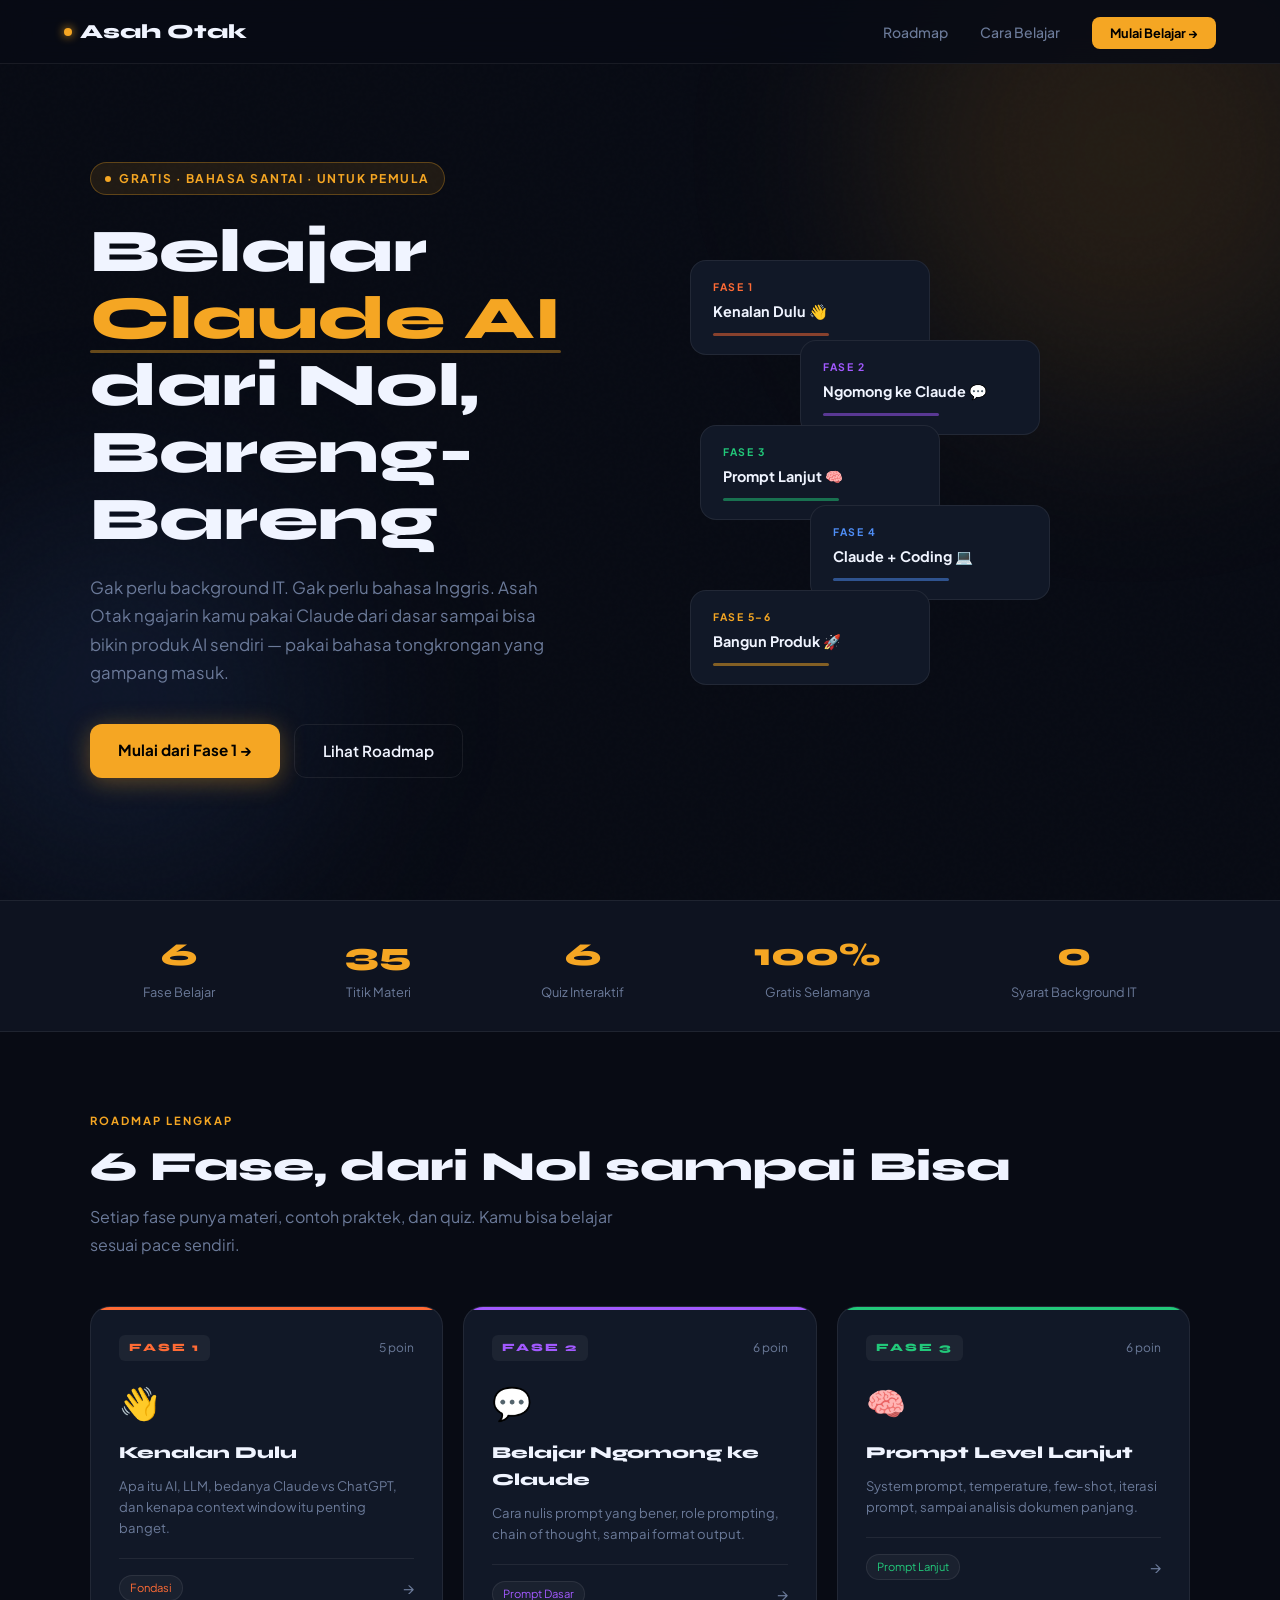
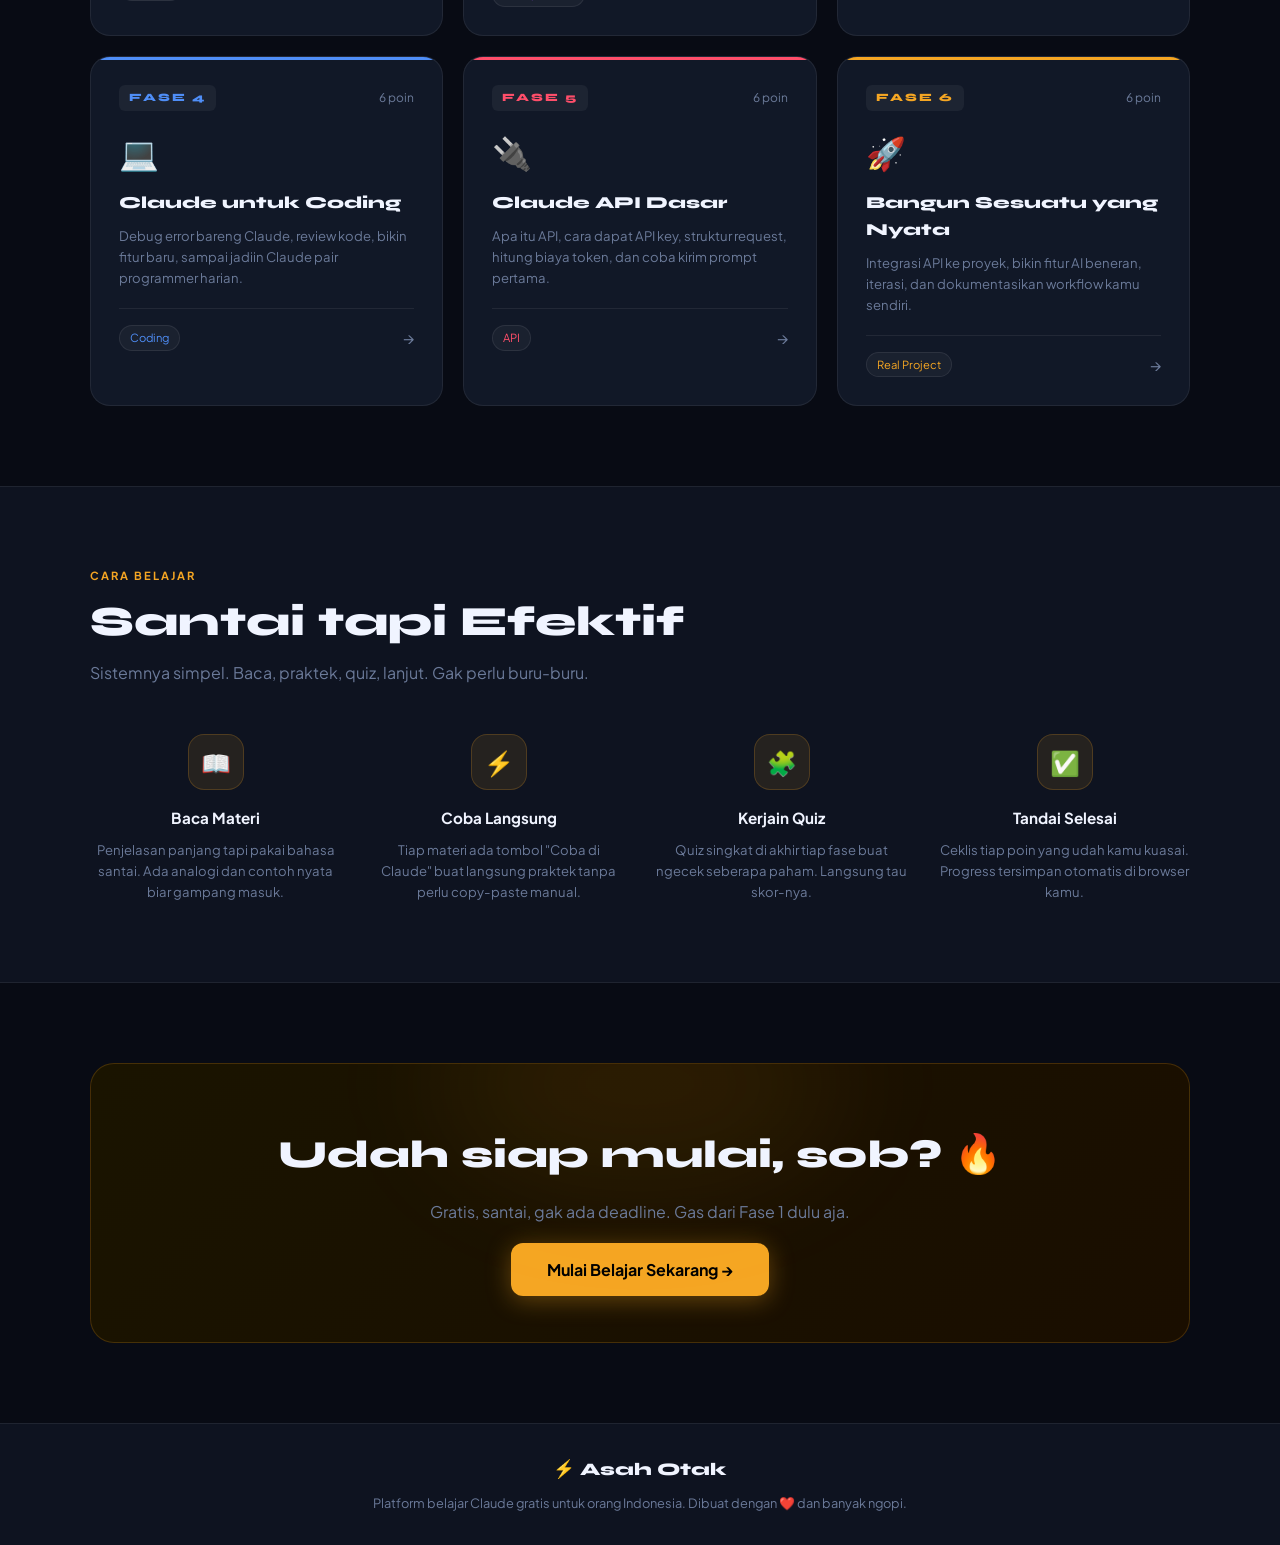
==== index.html @ e23430c9 "Add files via upload" ====
<!DOCTYPE html>
<html lang="id">
<head>
  <meta charset="UTF-8" />
  <meta name="viewport" content="width=device-width, initial-scale=1.0"/>
  <title>Asah Otak — Belajar Claude dari Nol</title>
  <link rel="preconnect" href="https://fonts.googleapis.com">
  <link href="https://fonts.googleapis.com/css2?family=Syne:wght@700;800&family=Plus+Jakarta+Sans:wght@400;500;600;700&display=swap" rel="stylesheet">
  <style>
    *, *::before, *::after { box-sizing: border-box; margin: 0; padding: 0; }

    :root {
      --bg:       #080b14;
      --bg2:      #0e1320;
      --bg3:      #131929;
      --accent:   #f5a623;
      --accent2:  #ff6b35;
      --blue:     #4f8ef7;
      --green:    #22c97a;
      --purple:   #a259ff;
      --red:      #ff4e6a;
      --teal:     #00d4c8;
      --text:     #f0f4ff;
      --muted:    #6b7a99;
      --card:     #111827;
      --border:   rgba(255,255,255,0.07);
    }

    html { scroll-behavior: smooth; }

    body {
      background: var(--bg);
      color: var(--text);
      font-family: 'Plus Jakarta Sans', sans-serif;
      overflow-x: hidden;
      line-height: 1.6;
    }

    /* ── NOISE OVERLAY ── */
    body::before {
      content: '';
      position: fixed;
      inset: 0;
      background-image: url("data:image/svg+xml,%3Csvg viewBox='0 0 256 256' xmlns='http://www.w3.org/2000/svg'%3E%3Cfilter id='noise'%3E%3CfeTurbulence type='fractalNoise' baseFrequency='0.9' numOctaves='4' stitchTiles='stitch'/%3E%3C/filter%3E%3Crect width='100%25' height='100%25' filter='url(%23noise)' opacity='0.03'/%3E%3C/svg%3E");
      pointer-events: none;
      z-index: 0;
      opacity: 0.4;
    }

    /* ── NAVBAR ── */
    nav {
      position: fixed;
      top: 0; left: 0; right: 0;
      z-index: 100;
      padding: 0 5%;
      height: 64px;
      display: flex;
      align-items: center;
      justify-content: space-between;
      background: rgba(8,11,20,0.85);
      backdrop-filter: blur(20px);
      border-bottom: 1px solid var(--border);
    }

    .logo {
      font-family: 'Syne', sans-serif;
      font-size: 1.25rem;
      font-weight: 800;
      color: var(--text);
      text-decoration: none;
      display: flex;
      align-items: center;
      gap: 8px;
    }

    .logo-dot {
      width: 8px; height: 8px;
      border-radius: 50%;
      background: var(--accent);
      box-shadow: 0 0 10px var(--accent);
      animation: pulse 2s infinite;
    }

    @keyframes pulse {
      0%, 100% { transform: scale(1); opacity: 1; }
      50% { transform: scale(1.4); opacity: 0.6; }
    }

    .nav-links {
      display: flex;
      align-items: center;
      gap: 32px;
      list-style: none;
    }

    .nav-links a {
      color: var(--muted);
      text-decoration: none;
      font-size: 0.875rem;
      font-weight: 500;
      transition: color 0.2s;
    }

    .nav-links a:hover { color: var(--text); }

    .btn-nav {
      background: var(--accent);
      color: #000 !important;
      padding: 8px 18px;
      border-radius: 8px;
      font-weight: 700 !important;
      font-size: 0.8rem !important;
      transition: opacity 0.2s !important;
    }
    .btn-nav:hover { opacity: 0.85; }

    /* ── HERO ── */
    .hero {
      position: relative;
      min-height: 100vh;
      display: flex;
      align-items: center;
      padding: 100px 5% 60px;
      overflow: hidden;
    }

    /* Glow blobs */
    .blob {
      position: absolute;
      border-radius: 50%;
      filter: blur(100px);
      pointer-events: none;
    }
    .blob-1 {
      width: 500px; height: 500px;
      background: rgba(245,166,35,0.12);
      top: -100px; right: -100px;
      animation: drift 8s ease-in-out infinite alternate;
    }
    .blob-2 {
      width: 400px; height: 400px;
      background: rgba(79,142,247,0.1);
      bottom: 0; left: -80px;
      animation: drift 10s ease-in-out infinite alternate-reverse;
    }
    @keyframes drift {
      from { transform: translate(0, 0); }
      to   { transform: translate(30px, 30px); }
    }

    .hero-inner {
      position: relative;
      z-index: 1;
      max-width: 1100px;
      margin: 0 auto;
      width: 100%;
      display: grid;
      grid-template-columns: 1fr 1fr;
      gap: 60px;
      align-items: center;
    }

    .hero-badge {
      display: inline-flex;
      align-items: center;
      gap: 8px;
      background: rgba(245,166,35,0.1);
      border: 1px solid rgba(245,166,35,0.3);
      color: var(--accent);
      font-size: 0.75rem;
      font-weight: 700;
      letter-spacing: 1.5px;
      text-transform: uppercase;
      padding: 6px 14px;
      border-radius: 20px;
      margin-bottom: 24px;
    }

    .hero-badge span { width: 6px; height: 6px; background: var(--accent); border-radius: 50%; }

    h1 {
      font-family: 'Syne', sans-serif;
      font-size: clamp(2.4rem, 5vw, 3.8rem);
      font-weight: 800;
      line-height: 1.1;
      margin-bottom: 20px;
    }

    h1 .highlight {
      position: relative;
      color: var(--accent);
    }

    h1 .highlight::after {
      content: '';
      position: absolute;
      bottom: 2px; left: 0; right: 0;
      height: 3px;
      background: var(--accent);
      opacity: 0.4;
      border-radius: 2px;
    }

    .hero-desc {
      color: var(--muted);
      font-size: 1.05rem;
      max-width: 480px;
      margin-bottom: 36px;
      line-height: 1.7;
    }

    .hero-cta {
      display: flex;
      gap: 14px;
      flex-wrap: wrap;
    }

    .btn-primary {
      background: var(--accent);
      color: #000;
      font-family: 'Plus Jakarta Sans', sans-serif;
      font-weight: 700;
      font-size: 0.95rem;
      padding: 14px 28px;
      border-radius: 12px;
      text-decoration: none;
      border: none;
      cursor: pointer;
      transition: transform 0.2s, box-shadow 0.2s;
      box-shadow: 0 4px 24px rgba(245,166,35,0.35);
    }
    .btn-primary:hover {
      transform: translateY(-2px);
      box-shadow: 0 8px 32px rgba(245,166,35,0.45);
    }

    .btn-ghost {
      background: transparent;
      color: var(--text);
      font-family: 'Plus Jakarta Sans', sans-serif;
      font-weight: 600;
      font-size: 0.95rem;
      padding: 14px 28px;
      border-radius: 12px;
      text-decoration: none;
      border: 1px solid var(--border);
      cursor: pointer;
      transition: border-color 0.2s, background 0.2s;
    }
    .btn-ghost:hover {
      border-color: rgba(255,255,255,0.2);
      background: rgba(255,255,255,0.04);
    }

    /* Hero visual — phase mini cards */
    .hero-visual {
      position: relative;
    }

    .phase-stack {
      position: relative;
      height: 420px;
    }

    .mini-card {
      position: absolute;
      background: var(--card);
      border: 1px solid var(--border);
      border-radius: 16px;
      padding: 18px 22px;
      width: 240px;
      animation: floatUp 0.6s ease both;
    }

    .mini-card:nth-child(1) { top: 0; left: 20px; animation-delay: 0.1s; }
    .mini-card:nth-child(2) { top: 80px; left: 130px; animation-delay: 0.2s; }
    .mini-card:nth-child(3) { top: 165px; left: 30px; animation-delay: 0.3s; }
    .mini-card:nth-child(4) { top: 245px; left: 140px; animation-delay: 0.4s; }
    .mini-card:nth-child(5) { top: 330px; left: 20px; animation-delay: 0.5s; }

    @keyframes floatUp {
      from { opacity: 0; transform: translateY(20px); }
      to   { opacity: 1; transform: translateY(0); }
    }

    .mc-fase {
      font-size: 0.65rem;
      font-weight: 700;
      letter-spacing: 1.5px;
      text-transform: uppercase;
      margin-bottom: 4px;
    }

    .mc-title {
      font-weight: 700;
      font-size: 0.9rem;
      color: var(--text);
    }

    .mc-bar {
      height: 3px;
      border-radius: 2px;
      margin-top: 10px;
      width: 60%;
    }

    /* ── STATS ── */
    .stats {
      position: relative;
      z-index: 1;
      background: var(--bg2);
      border-top: 1px solid var(--border);
      border-bottom: 1px solid var(--border);
      padding: 28px 5%;
    }

    .stats-inner {
      max-width: 1100px;
      margin: 0 auto;
      display: flex;
      justify-content: space-around;
      flex-wrap: wrap;
      gap: 24px;
    }

    .stat-item {
      text-align: center;
    }

    .stat-num {
      font-family: 'Syne', sans-serif;
      font-size: 2rem;
      font-weight: 800;
      color: var(--accent);
    }

    .stat-label {
      font-size: 0.8rem;
      color: var(--muted);
      margin-top: 2px;
    }

    /* ── SECTION ── */
    section {
      position: relative;
      z-index: 1;
      padding: 80px 5%;
    }

    .section-label {
      font-size: 0.7rem;
      font-weight: 700;
      letter-spacing: 2px;
      text-transform: uppercase;
      color: var(--accent);
      margin-bottom: 12px;
    }

    .section-title {
      font-family: 'Syne', sans-serif;
      font-size: clamp(1.8rem, 3.5vw, 2.6rem);
      font-weight: 800;
      margin-bottom: 12px;
      line-height: 1.2;
    }

    .section-sub {
      color: var(--muted);
      font-size: 1rem;
      max-width: 560px;
      line-height: 1.7;
    }

    /* ── FASE CARDS ── */
    .phases-grid {
      display: grid;
      grid-template-columns: repeat(3, 1fr);
      gap: 20px;
      margin-top: 48px;
    }

    .phase-card {
      background: var(--card);
      border: 1px solid var(--border);
      border-radius: 20px;
      padding: 28px;
      text-decoration: none;
      color: var(--text);
      display: block;
      transition: transform 0.25s, border-color 0.25s, box-shadow 0.25s;
      position: relative;
      overflow: hidden;
    }

    .phase-card::before {
      content: '';
      position: absolute;
      top: 0; left: 0; right: 0;
      height: 3px;
      border-radius: 20px 20px 0 0;
      background: var(--c);
    }

    .phase-card:hover {
      transform: translateY(-5px);
      border-color: rgba(255,255,255,0.14);
      box-shadow: 0 12px 40px rgba(0,0,0,0.4);
    }

    .pc-top {
      display: flex;
      align-items: center;
      justify-content: space-between;
      margin-bottom: 16px;
    }

    .pc-num {
      font-family: 'Syne', sans-serif;
      font-size: 0.7rem;
      font-weight: 800;
      letter-spacing: 2px;
      padding: 4px 10px;
      border-radius: 6px;
      background: rgba(255,255,255,0.05);
      color: var(--c);
    }

    .pc-poin {
      font-size: 0.75rem;
      color: var(--muted);
    }

    .pc-icon {
      font-size: 2rem;
      margin-bottom: 12px;
      display: block;
    }

    .pc-title {
      font-family: 'Syne', sans-serif;
      font-weight: 800;
      font-size: 1.05rem;
      margin-bottom: 8px;
    }

    .pc-desc {
      font-size: 0.82rem;
      color: var(--muted);
      line-height: 1.6;
    }

    .pc-footer {
      display: flex;
      align-items: center;
      justify-content: space-between;
      margin-top: 20px;
      padding-top: 16px;
      border-top: 1px solid var(--border);
    }

    .pc-tag {
      font-size: 0.7rem;
      color: var(--c);
      background: rgba(255,255,255,0.04);
      border: 1px solid rgba(255,255,255,0.08);
      padding: 3px 10px;
      border-radius: 20px;
    }

    .pc-arrow {
      color: var(--muted);
      font-size: 1rem;
      transition: transform 0.2s, color 0.2s;
    }

    .phase-card:hover .pc-arrow {
      transform: translateX(4px);
      color: var(--c);
    }

    /* ── HOW IT WORKS ── */
    .how-bg {
      background: var(--bg2);
      border-top: 1px solid var(--border);
      border-bottom: 1px solid var(--border);
    }

    .steps {
      display: grid;
      grid-template-columns: repeat(4, 1fr);
      gap: 32px;
      margin-top: 48px;
    }

    .step {
      text-align: center;
      opacity: 0;
      animation: fadeUp 0.5s ease forwards;
    }

    .step:nth-child(1) { animation-delay: 0.1s; }
    .step:nth-child(2) { animation-delay: 0.2s; }
    .step:nth-child(3) { animation-delay: 0.3s; }
    .step:nth-child(4) { animation-delay: 0.4s; }

    @keyframes fadeUp {
      from { opacity: 0; transform: translateY(16px); }
      to   { opacity: 1; transform: translateY(0); }
    }

    .step-icon {
      width: 56px; height: 56px;
      border-radius: 16px;
      background: rgba(245,166,35,0.1);
      border: 1px solid rgba(245,166,35,0.2);
      display: flex;
      align-items: center;
      justify-content: center;
      font-size: 1.5rem;
      margin: 0 auto 16px;
    }

    .step-title {
      font-weight: 700;
      font-size: 0.95rem;
      margin-bottom: 8px;
    }

    .step-desc {
      font-size: 0.82rem;
      color: var(--muted);
      line-height: 1.6;
    }

    /* ── CTA BOTTOM ── */
    .cta-box {
      max-width: 1100px;
      margin: 0 auto;
      background: linear-gradient(135deg, #1a1400, #1a0e00);
      border: 1px solid rgba(245,166,35,0.2);
      border-radius: 24px;
      padding: 60px 48px;
      text-align: center;
      position: relative;
      overflow: hidden;
    }

    .cta-box::before {
      content: '';
      position: absolute;
      top: -80px; left: 50%;
      transform: translateX(-50%);
      width: 400px; height: 200px;
      background: rgba(245,166,35,0.08);
      filter: blur(60px);
      border-radius: 50%;
    }

    .cta-box h2 {
      font-family: 'Syne', sans-serif;
      font-size: clamp(1.8rem, 3vw, 2.4rem);
      font-weight: 800;
      margin-bottom: 14px;
      position: relative;
    }

    .cta-box p {
      color: var(--muted);
      font-size: 1rem;
      margin-bottom: 32px;
      position: relative;
    }

    /* ── FOOTER ── */
    footer {
      background: var(--bg2);
      border-top: 1px solid var(--border);
      padding: 32px 5%;
      text-align: center;
    }

    .footer-logo {
      font-family: 'Syne', sans-serif;
      font-size: 1.1rem;
      font-weight: 800;
      margin-bottom: 8px;
    }

    .footer-text {
      font-size: 0.8rem;
      color: var(--muted);
    }

    /* ── RESPONSIVE ── */
    @media (max-width: 900px) {
      .hero-inner { grid-template-columns: 1fr; }
      .hero-visual { display: none; }
      .phases-grid { grid-template-columns: 1fr 1fr; }
      .steps { grid-template-columns: 1fr 1fr; }
      .nav-links { display: none; }
    }

    @media (max-width: 580px) {
      .phases-grid { grid-template-columns: 1fr; }
      .steps { grid-template-columns: 1fr; }
      .cta-box { padding: 40px 24px; }
    }
  </style>
</head>
<body>

  <!-- NAVBAR -->
  <nav>
    <a href="#" class="logo">
      <div class="logo-dot"></div>
      Asah Otak
    </a>
    <ul class="nav-links">
      <li><a href="#fase">Roadmap</a></li>
      <li><a href="#cara">Cara Belajar</a></li>
      <li><a href="fase/fase-1.html" class="btn-nav">Mulai Belajar →</a></li>
    </ul>
  </nav>

  <!-- HERO -->
  <section class="hero">
    <div class="blob blob-1"></div>
    <div class="blob blob-2"></div>
    <div class="hero-inner">
      <div class="hero-left">
        <div class="hero-badge"><span></span> Gratis · Bahasa Santai · Untuk Pemula</div>
        <h1>Belajar <span class="highlight">Claude AI</span> dari Nol, Bareng-Bareng</h1>
        <p class="hero-desc">
          Gak perlu background IT. Gak perlu bahasa Inggris. Asah Otak ngajarin kamu pakai Claude dari dasar sampai bisa bikin produk AI sendiri — pakai bahasa tongkrongan yang gampang masuk.
        </p>
        <div class="hero-cta">
          <a href="fase/fase-1.html" class="btn-primary">Mulai dari Fase 1 →</a>
          <a href="#fase" class="btn-ghost">Lihat Roadmap</a>
        </div>
      </div>

      <!-- Floating mini cards -->
      <div class="hero-visual">
        <div class="phase-stack">
          <div class="mini-card" style="--c:#FF6B35">
            <div class="mc-fase" style="color:#FF6B35">Fase 1</div>
            <div class="mc-title">Kenalan Dulu 👋</div>
            <div class="mc-bar" style="background:#FF6B35;opacity:0.5"></div>
          </div>
          <div class="mini-card" style="--c:#a259ff">
            <div class="mc-fase" style="color:#a259ff">Fase 2</div>
            <div class="mc-title">Ngomong ke Claude 💬</div>
            <div class="mc-bar" style="background:#a259ff;opacity:0.5"></div>
          </div>
          <div class="mini-card" style="--c:#22c97a">
            <div class="mc-fase" style="color:#22c97a">Fase 3</div>
            <div class="mc-title">Prompt Lanjut 🧠</div>
            <div class="mc-bar" style="background:#22c97a;opacity:0.5"></div>
          </div>
          <div class="mini-card" style="--c:#4f8ef7">
            <div class="mc-fase" style="color:#4f8ef7">Fase 4</div>
            <div class="mc-title">Claude + Coding 💻</div>
            <div class="mc-bar" style="background:#4f8ef7;opacity:0.5"></div>
          </div>
          <div class="mini-card" style="--c:#f5a623">
            <div class="mc-fase" style="color:#f5a623">Fase 5–6</div>
            <div class="mc-title">Bangun Produk 🚀</div>
            <div class="mc-bar" style="background:#f5a623;opacity:0.5"></div>
          </div>
        </div>
      </div>
    </div>
  </section>

  <!-- STATS -->
  <div class="stats">
    <div class="stats-inner">
      <div class="stat-item">
        <div class="stat-num">6</div>
        <div class="stat-label">Fase Belajar</div>
      </div>
      <div class="stat-item">
        <div class="stat-num">35</div>
        <div class="stat-label">Titik Materi</div>
      </div>
      <div class="stat-item">
        <div class="stat-num">6</div>
        <div class="stat-label">Quiz Interaktif</div>
      </div>
      <div class="stat-item">
        <div class="stat-num">100%</div>
        <div class="stat-label">Gratis Selamanya</div>
      </div>
      <div class="stat-item">
        <div class="stat-num">0</div>
        <div class="stat-label">Syarat Background IT</div>
      </div>
    </div>
  </div>

  <!-- FASE CARDS -->
  <section id="fase">
    <div style="max-width:1100px;margin:0 auto">
      <div class="section-label">Roadmap Lengkap</div>
      <h2 class="section-title">6 Fase, dari Nol sampai Bisa</h2>
      <p class="section-sub">Setiap fase punya materi, contoh praktek, dan quiz. Kamu bisa belajar sesuai pace sendiri.</p>

      <div class="phases-grid">

        <a href="fase/fase-1.html" class="phase-card" style="--c:#FF6B35">
          <div class="pc-top">
            <span class="pc-num">FASE 1</span>
            <span class="pc-poin">5 poin</span>
          </div>
          <span class="pc-icon">👋</span>
          <div class="pc-title">Kenalan Dulu</div>
          <p class="pc-desc">Apa itu AI, LLM, bedanya Claude vs ChatGPT, dan kenapa context window itu penting banget.</p>
          <div class="pc-footer">
            <span class="pc-tag">Fondasi</span>
            <span class="pc-arrow">→</span>
          </div>
        </a>

        <a href="fase/fase-2.html" class="phase-card" style="--c:#a259ff">
          <div class="pc-top">
            <span class="pc-num">FASE 2</span>
            <span class="pc-poin">6 poin</span>
          </div>
          <span class="pc-icon">💬</span>
          <div class="pc-title">Belajar Ngomong ke Claude</div>
          <p class="pc-desc">Cara nulis prompt yang bener, role prompting, chain of thought, sampai format output.</p>
          <div class="pc-footer">
            <span class="pc-tag">Prompt Dasar</span>
            <span class="pc-arrow">→</span>
          </div>
        </a>

        <a href="fase/fase-3.html" class="phase-card" style="--c:#22c97a">
          <div class="pc-top">
            <span class="pc-num">FASE 3</span>
            <span class="pc-poin">6 poin</span>
          </div>
          <span class="pc-icon">🧠</span>
          <div class="pc-title">Prompt Level Lanjut</div>
          <p class="pc-desc">System prompt, temperature, few-shot, iterasi prompt, sampai analisis dokumen panjang.</p>
          <div class="pc-footer">
            <span class="pc-tag">Prompt Lanjut</span>
            <span class="pc-arrow">→</span>
          </div>
        </a>

        <a href="fase/fase-4.html" class="phase-card" style="--c:#4f8ef7">
          <div class="pc-top">
            <span class="pc-num">FASE 4</span>
            <span class="pc-poin">6 poin</span>
          </div>
          <span class="pc-icon">💻</span>
          <div class="pc-title">Claude untuk Coding</div>
          <p class="pc-desc">Debug error bareng Claude, review kode, bikin fitur baru, sampai jadiin Claude pair programmer harian.</p>
          <div class="pc-footer">
            <span class="pc-tag">Coding</span>
            <span class="pc-arrow">→</span>
          </div>
        </a>

        <a href="fase/fase-5.html" class="phase-card" style="--c:#ff4e6a">
          <div class="pc-top">
            <span class="pc-num">FASE 5</span>
            <span class="pc-poin">6 poin</span>
          </div>
          <span class="pc-icon">🔌</span>
          <div class="pc-title">Claude API Dasar</div>
          <p class="pc-desc">Apa itu API, cara dapat API key, struktur request, hitung biaya token, dan coba kirim prompt pertama.</p>
          <div class="pc-footer">
            <span class="pc-tag">API</span>
            <span class="pc-arrow">→</span>
          </div>
        </a>

        <a href="fase/fase-6.html" class="phase-card" style="--c:#f5a623">
          <div class="pc-top">
            <span class="pc-num">FASE 6</span>
            <span class="pc-poin">6 poin</span>
          </div>
          <span class="pc-icon">🚀</span>
          <div class="pc-title">Bangun Sesuatu yang Nyata</div>
          <p class="pc-desc">Integrasi API ke proyek, bikin fitur AI beneran, iterasi, dan dokumentasikan workflow kamu sendiri.</p>
          <div class="pc-footer">
            <span class="pc-tag">Real Project</span>
            <span class="pc-arrow">→</span>
          </div>
        </a>

      </div>
    </div>
  </section>

  <!-- HOW IT WORKS -->
  <section id="cara" class="how-bg">
    <div style="max-width:1100px;margin:0 auto">
      <div class="section-label">Cara Belajar</div>
      <h2 class="section-title">Santai tapi Efektif</h2>
      <p class="section-sub">Sistemnya simpel. Baca, praktek, quiz, lanjut. Gak perlu buru-buru.</p>

      <div class="steps">
        <div class="step">
          <div class="step-icon">📖</div>
          <div class="step-title">Baca Materi</div>
          <p class="step-desc">Penjelasan panjang tapi pakai bahasa santai. Ada analogi dan contoh nyata biar gampang masuk.</p>
        </div>
        <div class="step">
          <div class="step-icon">⚡</div>
          <div class="step-title">Coba Langsung</div>
          <p class="step-desc">Tiap materi ada tombol "Coba di Claude" buat langsung praktek tanpa perlu copy-paste manual.</p>
        </div>
        <div class="step">
          <div class="step-icon">🧩</div>
          <div class="step-title">Kerjain Quiz</div>
          <p class="step-desc">Quiz singkat di akhir tiap fase buat ngecek seberapa paham. Langsung tau skor-nya.</p>
        </div>
        <div class="step">
          <div class="step-icon">✅</div>
          <div class="step-title">Tandai Selesai</div>
          <p class="step-desc">Ceklis tiap poin yang udah kamu kuasai. Progress tersimpan otomatis di browser kamu.</p>
        </div>
      </div>
    </div>
  </section>

  <!-- CTA BOTTOM -->
  <section>
    <div class="cta-box">
      <h2>Udah siap mulai, sob? 🔥</h2>
      <p>Gratis, santai, gak ada deadline. Gas dari Fase 1 dulu aja.</p>
      <a href="fase/fase-1.html" class="btn-primary" style="font-size:1rem;padding:16px 36px;">
        Mulai Belajar Sekarang →
      </a>
    </div>
  </section>

  <!-- FOOTER -->
  <footer>
    <div class="footer-logo">⚡ Asah Otak</div>
    <p class="footer-text">Platform belajar Claude gratis untuk orang Indonesia. Dibuat dengan ❤️ dan banyak ngopi.</p>
  </footer>

</body>
</html>
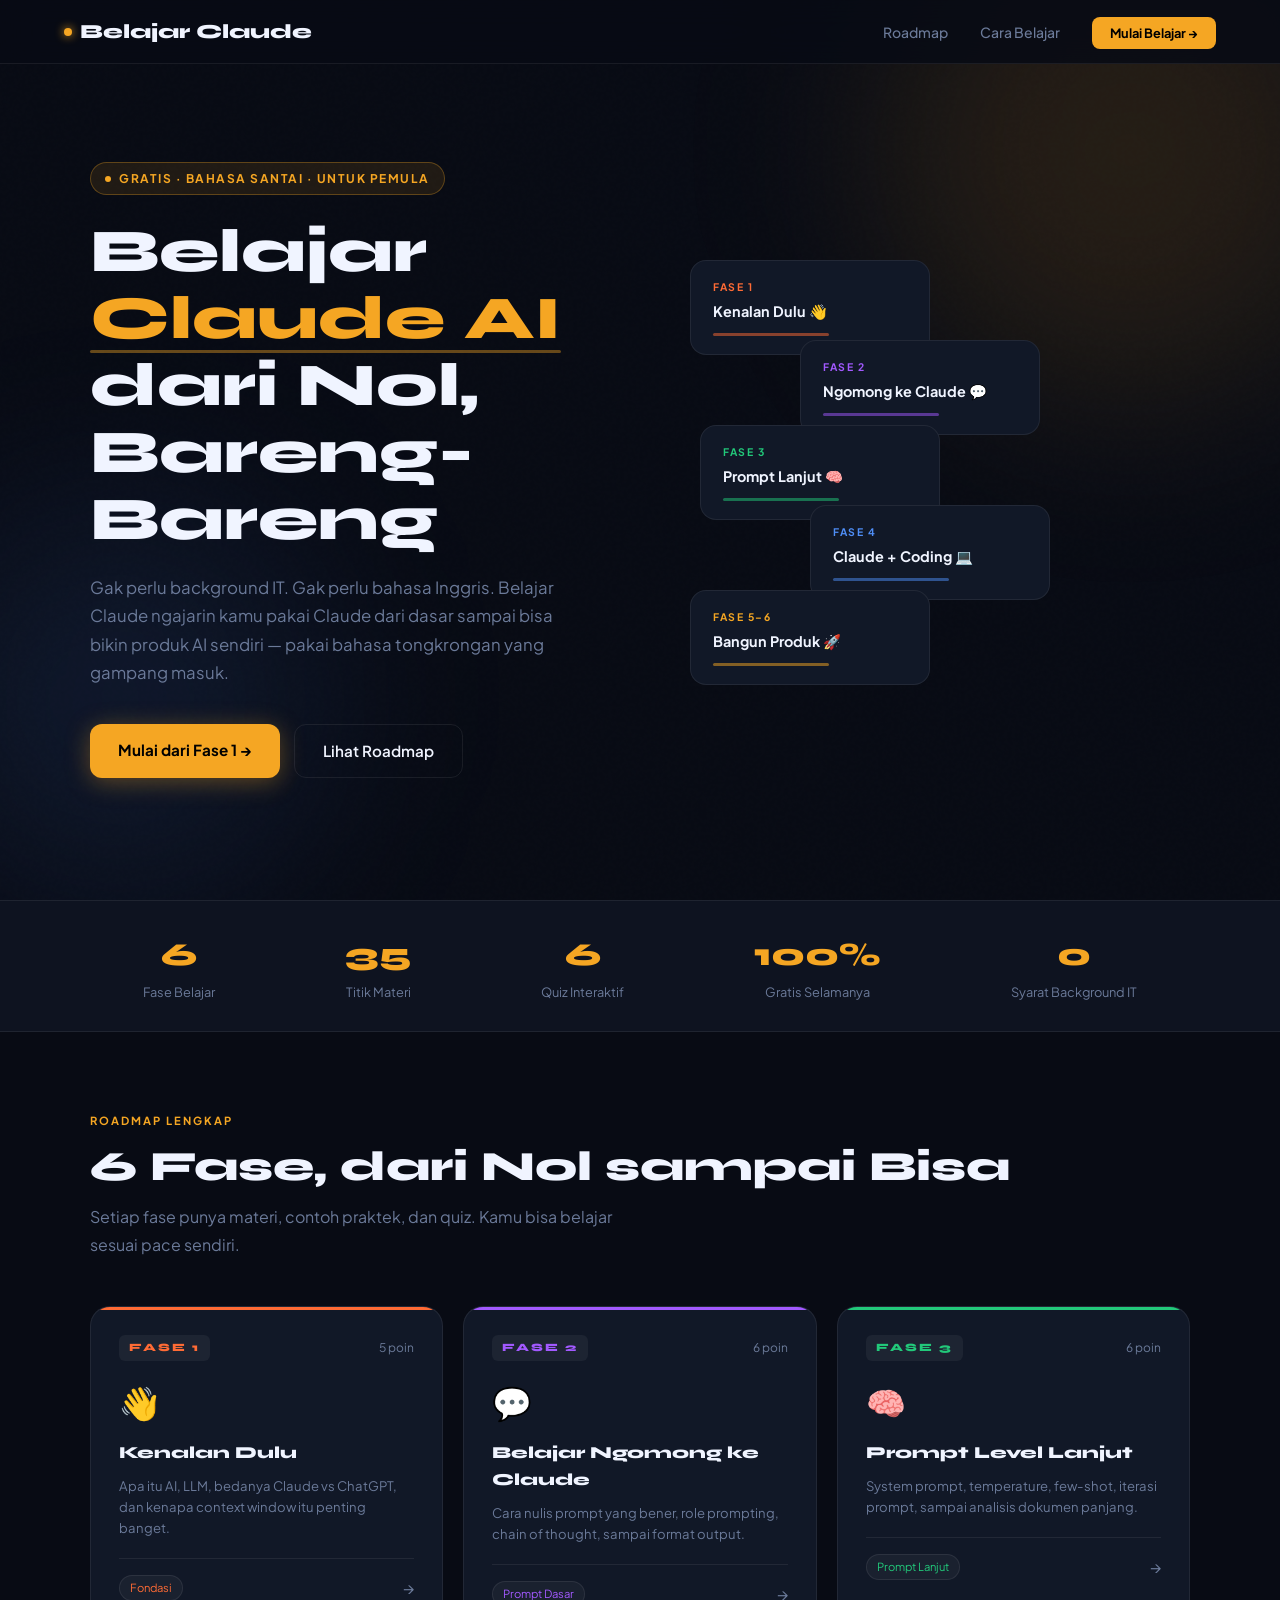
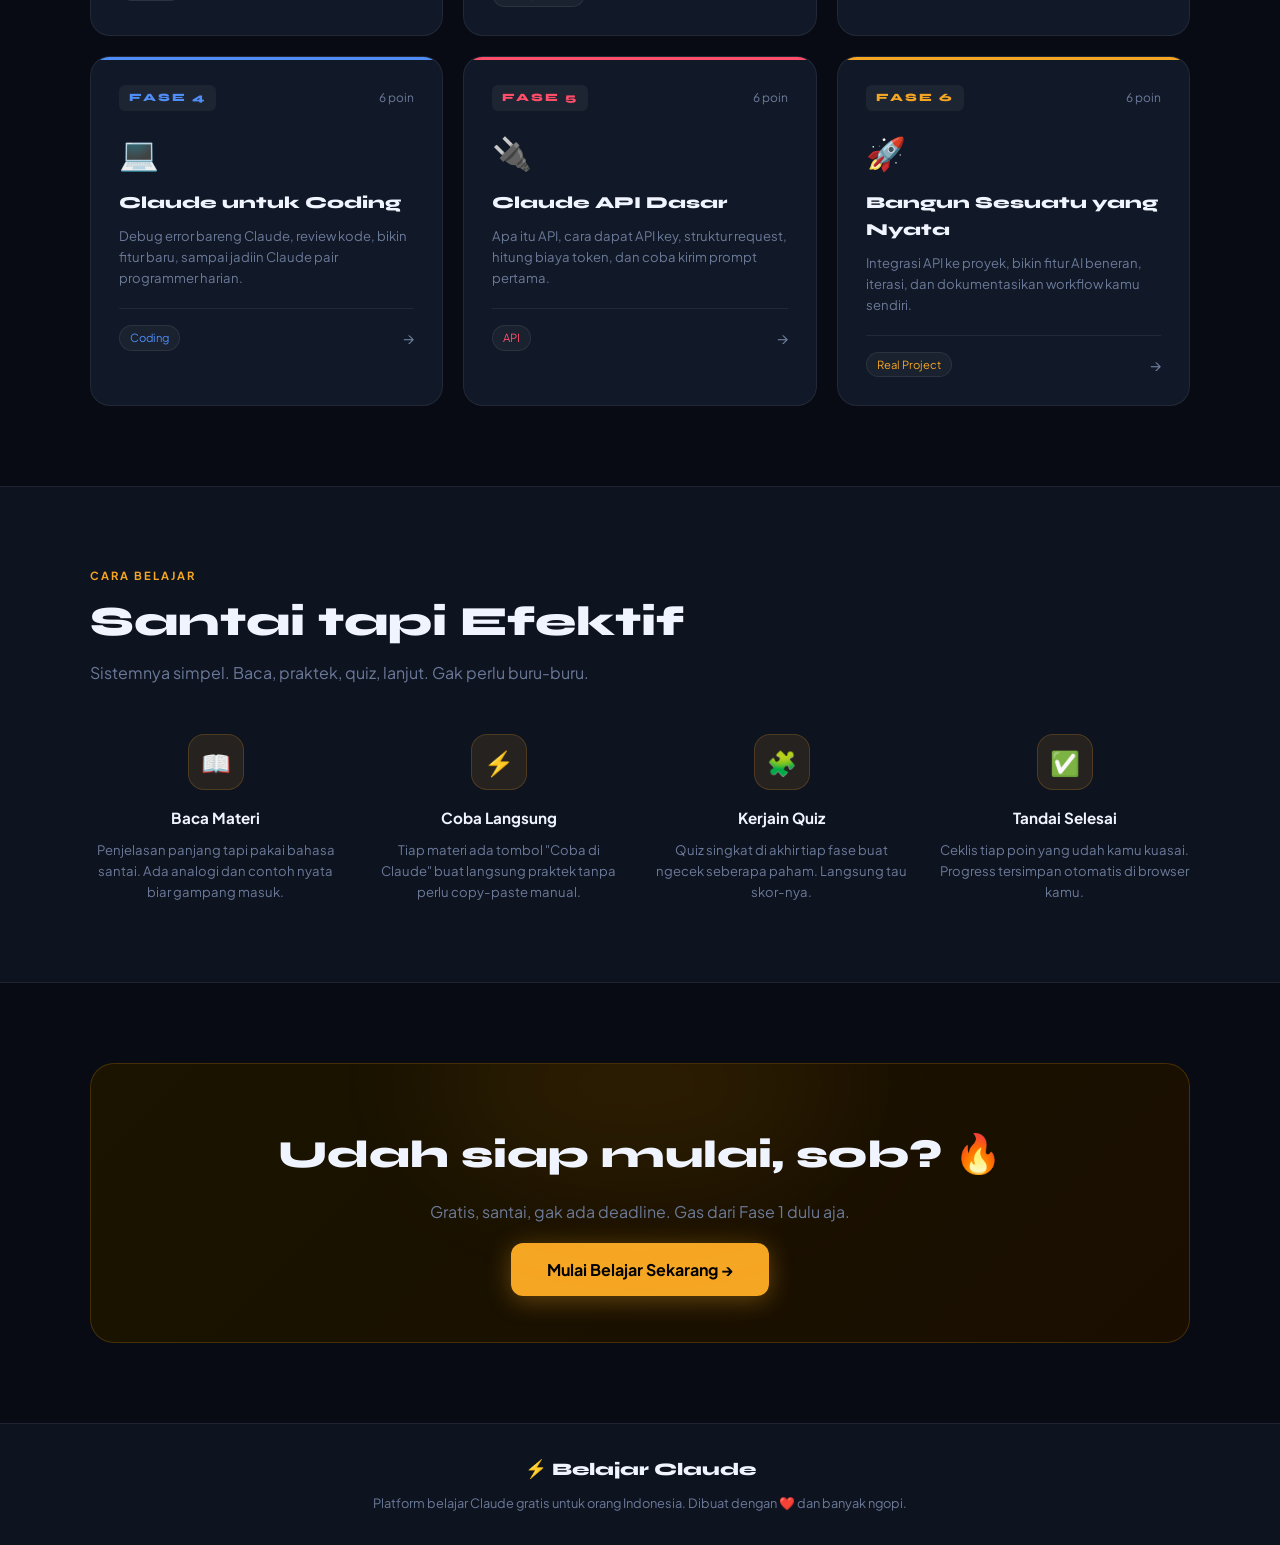
==== commit dfba23b1: "Add files via upload" ====
--- a/index.html
+++ b/index.html
@@ -3,7 +3,7 @@
 <head>
   <meta charset="UTF-8" />
   <meta name="viewport" content="width=device-width, initial-scale=1.0"/>
-  <title>Asah Otak — Belajar Claude dari Nol</title>
+  <title>Belajar Claude — Belajar Claude dari Nol</title>
   <link rel="preconnect" href="https://fonts.googleapis.com">
   <link href="https://fonts.googleapis.com/css2?family=Syne:wght@700;800&family=Plus+Jakarta+Sans:wght@400;500;600;700&display=swap" rel="stylesheet">
   <style>
@@ -613,7 +613,7 @@
   <nav>
     <a href="#" class="logo">
       <div class="logo-dot"></div>
-      Asah Otak
+      Belajar Claude
     </a>
     <ul class="nav-links">
       <li><a href="#fase">Roadmap</a></li>
@@ -631,7 +631,7 @@
         <div class="hero-badge"><span></span> Gratis · Bahasa Santai · Untuk Pemula</div>
         <h1>Belajar <span class="highlight">Claude AI</span> dari Nol, Bareng-Bareng</h1>
         <p class="hero-desc">
-          Gak perlu background IT. Gak perlu bahasa Inggris. Asah Otak ngajarin kamu pakai Claude dari dasar sampai bisa bikin produk AI sendiri — pakai bahasa tongkrongan yang gampang masuk.
+          Gak perlu background IT. Gak perlu bahasa Inggris. Belajar Claude ngajarin kamu pakai Claude dari dasar sampai bisa bikin produk AI sendiri — pakai bahasa tongkrongan yang gampang masuk.
         </p>
         <div class="hero-cta">
           <a href="fase/fase-1.html" class="btn-primary">Mulai dari Fase 1 →</a>
@@ -840,7 +840,7 @@
 
   <!-- FOOTER -->
   <footer>
-    <div class="footer-logo">⚡ Asah Otak</div>
+    <div class="footer-logo">⚡ Belajar Claude</div>
     <p class="footer-text">Platform belajar Claude gratis untuk orang Indonesia. Dibuat dengan ❤️ dan banyak ngopi.</p>
   </footer>
 
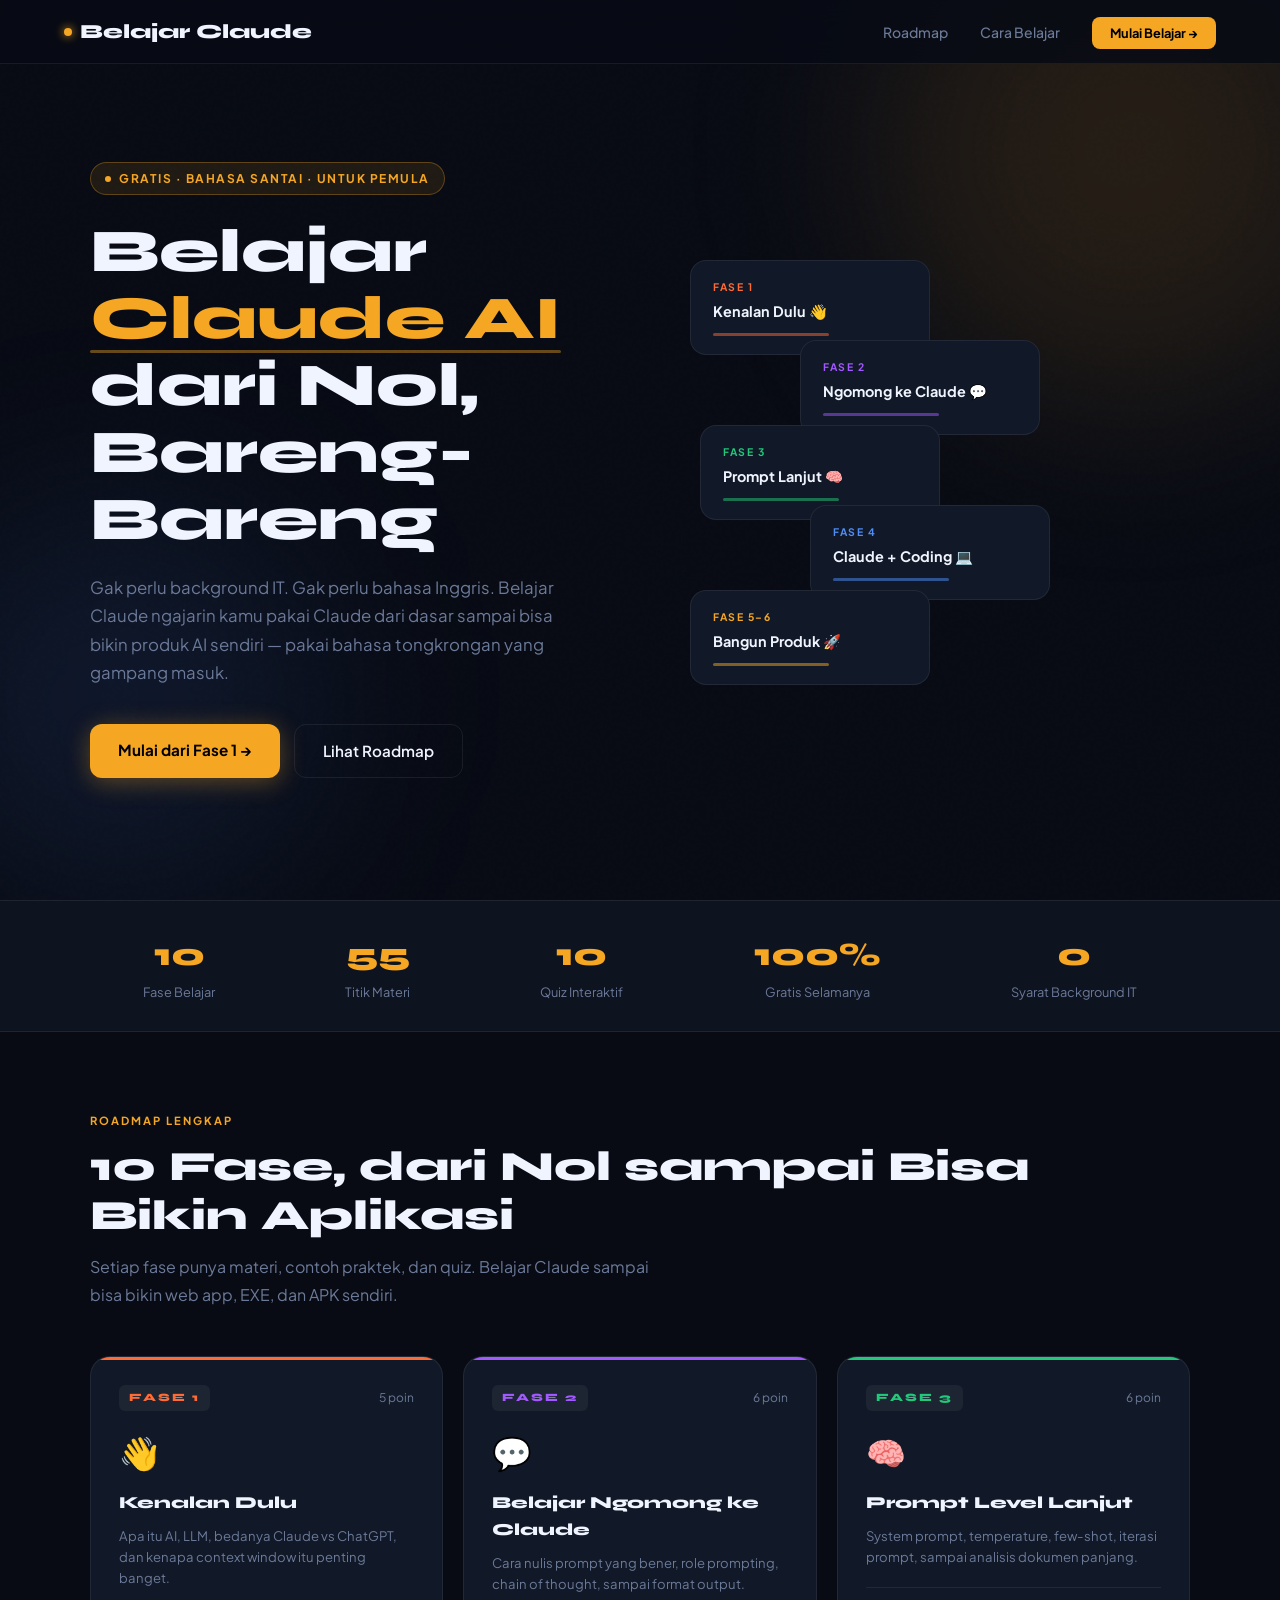
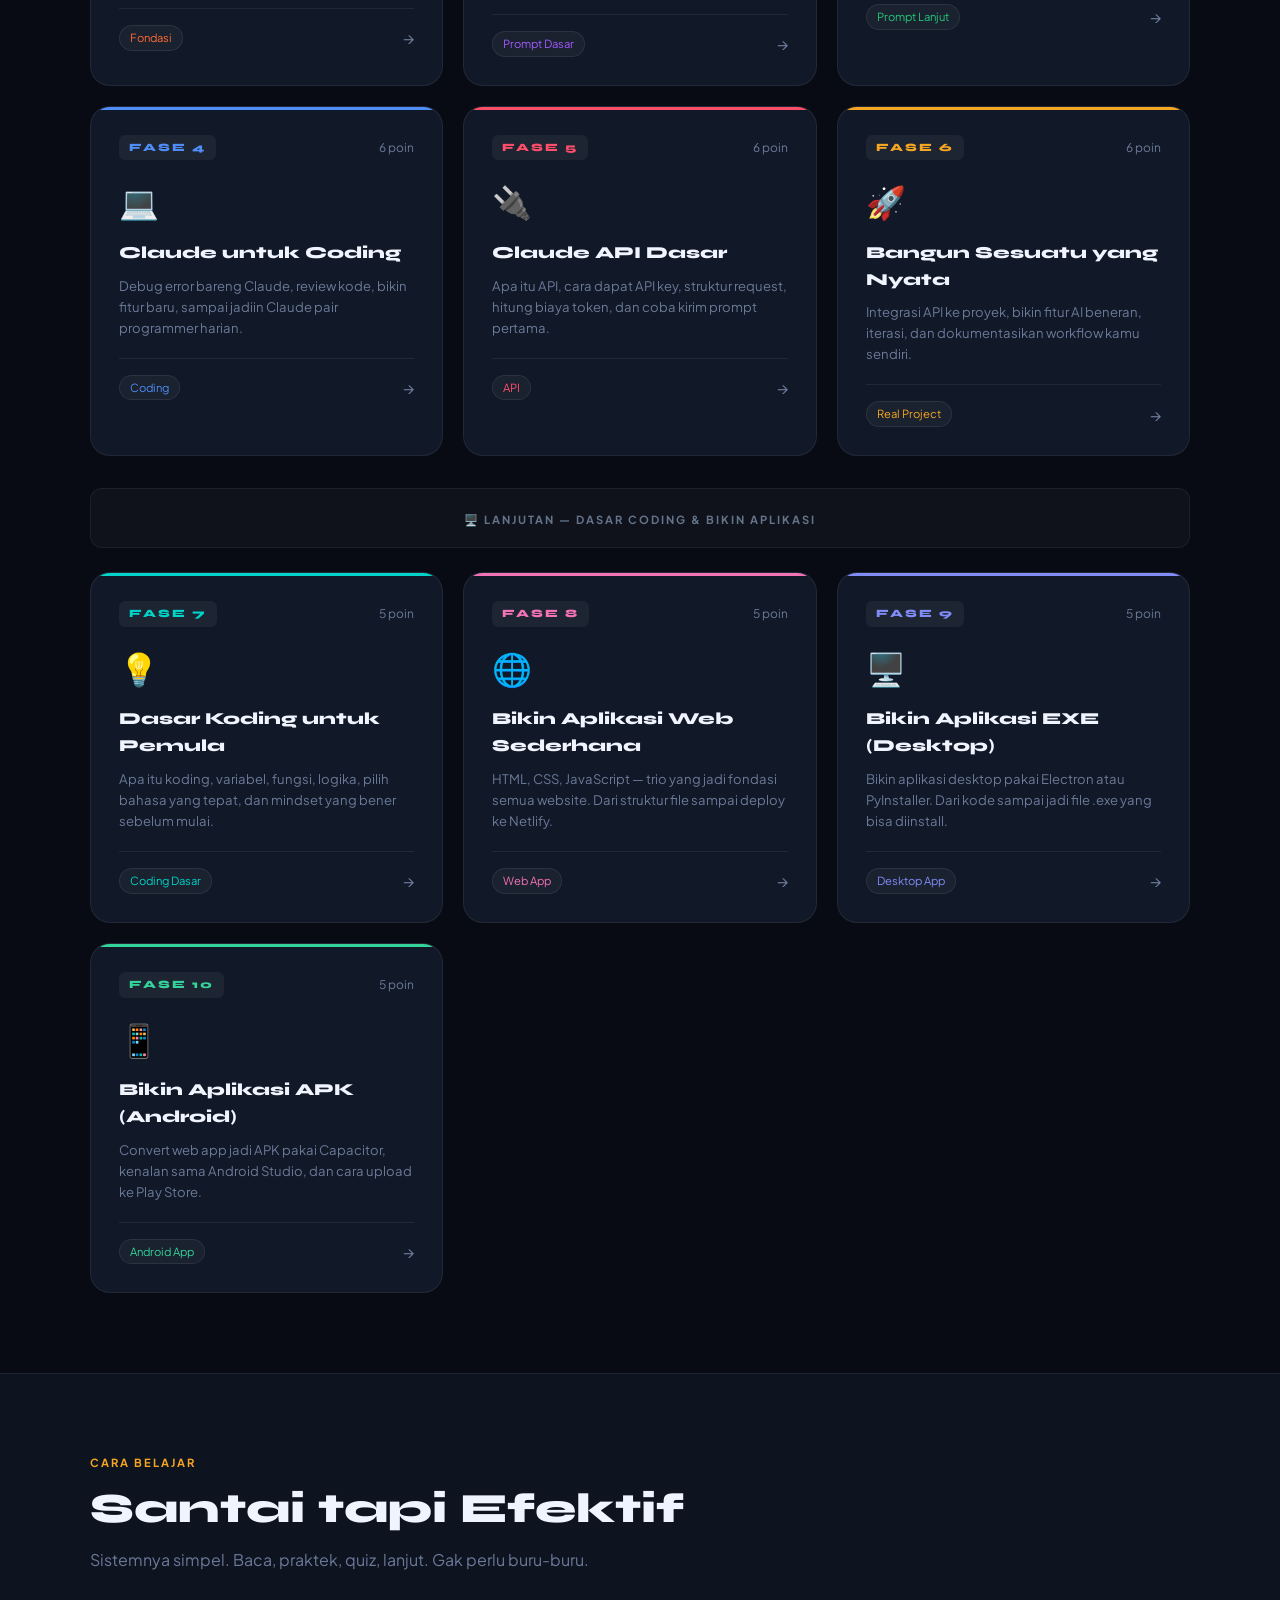
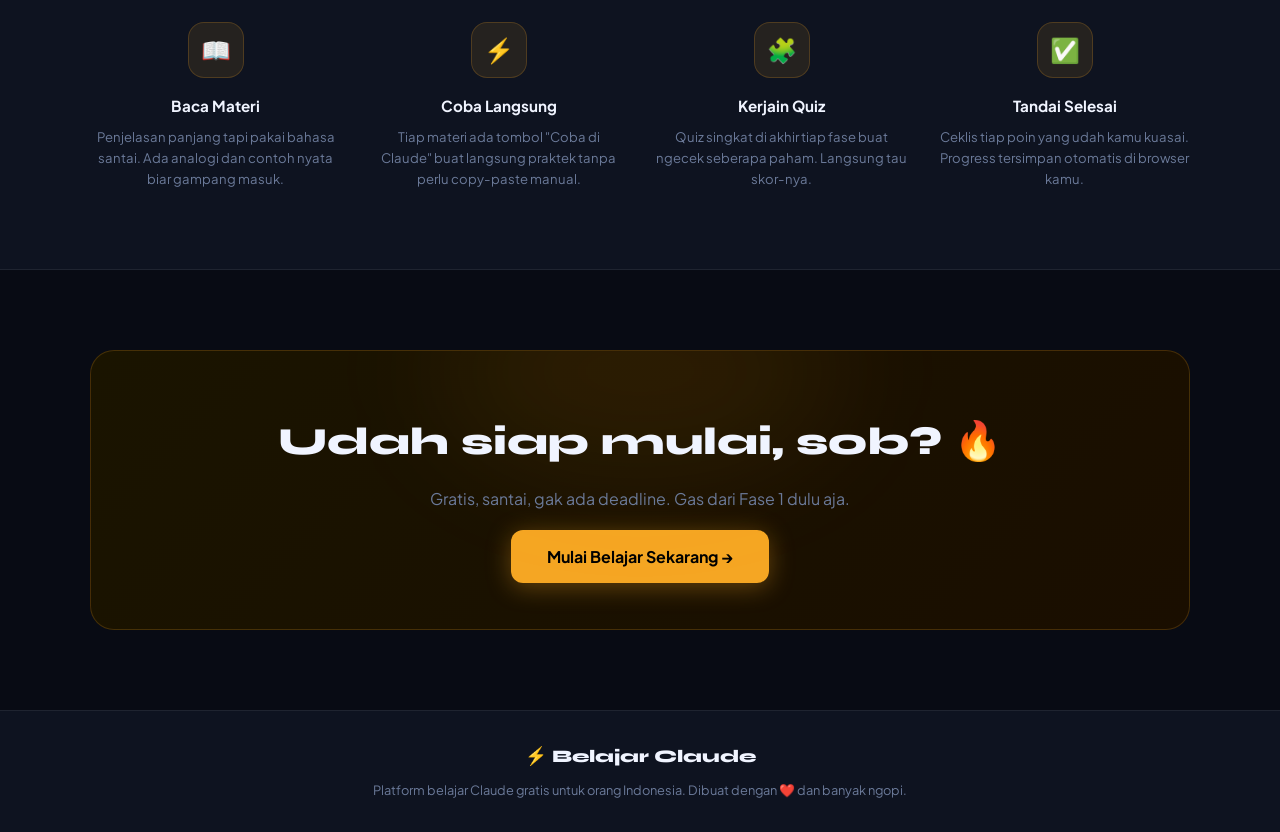
==== commit f59f2621: "Add files via upload" ====
--- a/index.html
+++ b/index.html
@@ -618,7 +618,7 @@
     <ul class="nav-links">
       <li><a href="#fase">Roadmap</a></li>
       <li><a href="#cara">Cara Belajar</a></li>
-      <li><a href="fase/fase-1.html" class="btn-nav">Mulai Belajar →</a></li>
+      <li><a href="fase-1.html" class="btn-nav">Mulai Belajar →</a></li>
     </ul>
   </nav>
 
@@ -634,7 +634,7 @@
           Gak perlu background IT. Gak perlu bahasa Inggris. Belajar Claude ngajarin kamu pakai Claude dari dasar sampai bisa bikin produk AI sendiri — pakai bahasa tongkrongan yang gampang masuk.
         </p>
         <div class="hero-cta">
-          <a href="fase/fase-1.html" class="btn-primary">Mulai dari Fase 1 →</a>
+          <a href="fase-1.html" class="btn-primary">Mulai dari Fase 1 →</a>
           <a href="#fase" class="btn-ghost">Lihat Roadmap</a>
         </div>
       </div>
@@ -676,15 +676,15 @@
   <div class="stats">
     <div class="stats-inner">
       <div class="stat-item">
-        <div class="stat-num">6</div>
+        <div class="stat-num">10</div>
         <div class="stat-label">Fase Belajar</div>
       </div>
       <div class="stat-item">
-        <div class="stat-num">35</div>
+        <div class="stat-num">55</div>
         <div class="stat-label">Titik Materi</div>
       </div>
       <div class="stat-item">
-        <div class="stat-num">6</div>
+        <div class="stat-num">10</div>
         <div class="stat-label">Quiz Interaktif</div>
       </div>
       <div class="stat-item">
@@ -702,12 +702,12 @@
   <section id="fase">
     <div style="max-width:1100px;margin:0 auto">
       <div class="section-label">Roadmap Lengkap</div>
-      <h2 class="section-title">6 Fase, dari Nol sampai Bisa</h2>
-      <p class="section-sub">Setiap fase punya materi, contoh praktek, dan quiz. Kamu bisa belajar sesuai pace sendiri.</p>
+      <h2 class="section-title">10 Fase, dari Nol sampai Bisa Bikin Aplikasi</h2>
+      <p class="section-sub">Setiap fase punya materi, contoh praktek, dan quiz. Belajar Claude sampai bisa bikin web app, EXE, dan APK sendiri.</p>
 
       <div class="phases-grid">
 
-        <a href="fase/fase-1.html" class="phase-card" style="--c:#FF6B35">
+        <a href="fase-1.html" class="phase-card" style="--c:#FF6B35">
           <div class="pc-top">
             <span class="pc-num">FASE 1</span>
             <span class="pc-poin">5 poin</span>
@@ -721,7 +721,7 @@
           </div>
         </a>
 
-        <a href="fase/fase-2.html" class="phase-card" style="--c:#a259ff">
+        <a href="fase-2.html" class="phase-card" style="--c:#a259ff">
           <div class="pc-top">
             <span class="pc-num">FASE 2</span>
             <span class="pc-poin">6 poin</span>
@@ -735,7 +735,7 @@
           </div>
         </a>
 
-        <a href="fase/fase-3.html" class="phase-card" style="--c:#22c97a">
+        <a href="fase-3.html" class="phase-card" style="--c:#22c97a">
           <div class="pc-top">
             <span class="pc-num">FASE 3</span>
             <span class="pc-poin">6 poin</span>
@@ -749,7 +749,7 @@
           </div>
         </a>
 
-        <a href="fase/fase-4.html" class="phase-card" style="--c:#4f8ef7">
+        <a href="fase-4.html" class="phase-card" style="--c:#4f8ef7">
           <div class="pc-top">
             <span class="pc-num">FASE 4</span>
             <span class="pc-poin">6 poin</span>
@@ -763,7 +763,7 @@
           </div>
         </a>
 
-        <a href="fase/fase-5.html" class="phase-card" style="--c:#ff4e6a">
+        <a href="fase-5.html" class="phase-card" style="--c:#ff4e6a">
           <div class="pc-top">
             <span class="pc-num">FASE 5</span>
             <span class="pc-poin">6 poin</span>
@@ -777,7 +777,7 @@
           </div>
         </a>
 
-        <a href="fase/fase-6.html" class="phase-card" style="--c:#f5a623">
+        <a href="fase-6.html" class="phase-card" style="--c:#f5a623">
           <div class="pc-top">
             <span class="pc-num">FASE 6</span>
             <span class="pc-poin">6 poin</span>
@@ -787,6 +787,67 @@
           <p class="pc-desc">Integrasi API ke proyek, bikin fitur AI beneran, iterasi, dan dokumentasikan workflow kamu sendiri.</p>
           <div class="pc-footer">
             <span class="pc-tag">Real Project</span>
+            <span class="pc-arrow">→</span>
+          </div>
+        </a>
+
+        <!-- DIVIDER: FASE CODING -->
+        <div style="grid-column:1/-1;margin:12px 0 4px;padding:16px 20px;background:rgba(255,255,255,0.03);border:1px solid rgba(255,255,255,0.06);border-radius:12px;text-align:center;">
+          <span style="font-size:0.7rem;letter-spacing:2px;text-transform:uppercase;color:#64748b;font-weight:700">🖥️ Lanjutan — Dasar Coding & Bikin Aplikasi</span>
+        </div>
+
+        <a href="fase-7.html" class="phase-card" style="--c:#00d4c8">
+          <div class="pc-top">
+            <span class="pc-num">FASE 7</span>
+            <span class="pc-poin">5 poin</span>
+          </div>
+          <span class="pc-icon">💡</span>
+          <div class="pc-title">Dasar Koding untuk Pemula</div>
+          <p class="pc-desc">Apa itu koding, variabel, fungsi, logika, pilih bahasa yang tepat, dan mindset yang bener sebelum mulai.</p>
+          <div class="pc-footer">
+            <span class="pc-tag">Coding Dasar</span>
+            <span class="pc-arrow">→</span>
+          </div>
+        </a>
+
+        <a href="fase-8.html" class="phase-card" style="--c:#f472b6">
+          <div class="pc-top">
+            <span class="pc-num">FASE 8</span>
+            <span class="pc-poin">5 poin</span>
+          </div>
+          <span class="pc-icon">🌐</span>
+          <div class="pc-title">Bikin Aplikasi Web Sederhana</div>
+          <p class="pc-desc">HTML, CSS, JavaScript — trio yang jadi fondasi semua website. Dari struktur file sampai deploy ke Netlify.</p>
+          <div class="pc-footer">
+            <span class="pc-tag">Web App</span>
+            <span class="pc-arrow">→</span>
+          </div>
+        </a>
+
+        <a href="fase-9.html" class="phase-card" style="--c:#818cf8">
+          <div class="pc-top">
+            <span class="pc-num">FASE 9</span>
+            <span class="pc-poin">5 poin</span>
+          </div>
+          <span class="pc-icon">🖥️</span>
+          <div class="pc-title">Bikin Aplikasi EXE (Desktop)</div>
+          <p class="pc-desc">Bikin aplikasi desktop pakai Electron atau PyInstaller. Dari kode sampai jadi file .exe yang bisa diinstall.</p>
+          <div class="pc-footer">
+            <span class="pc-tag">Desktop App</span>
+            <span class="pc-arrow">→</span>
+          </div>
+        </a>
+
+        <a href="fase-10.html" class="phase-card" style="--c:#34d399">
+          <div class="pc-top">
+            <span class="pc-num">FASE 10</span>
+            <span class="pc-poin">5 poin</span>
+          </div>
+          <span class="pc-icon">📱</span>
+          <div class="pc-title">Bikin Aplikasi APK (Android)</div>
+          <p class="pc-desc">Convert web app jadi APK pakai Capacitor, kenalan sama Android Studio, dan cara upload ke Play Store.</p>
+          <div class="pc-footer">
+            <span class="pc-tag">Android App</span>
             <span class="pc-arrow">→</span>
           </div>
         </a>
@@ -832,7 +893,7 @@
     <div class="cta-box">
       <h2>Udah siap mulai, sob? 🔥</h2>
       <p>Gratis, santai, gak ada deadline. Gas dari Fase 1 dulu aja.</p>
-      <a href="fase/fase-1.html" class="btn-primary" style="font-size:1rem;padding:16px 36px;">
+      <a href="fase-1.html" class="btn-primary" style="font-size:1rem;padding:16px 36px;">
         Mulai Belajar Sekarang →
       </a>
     </div>
